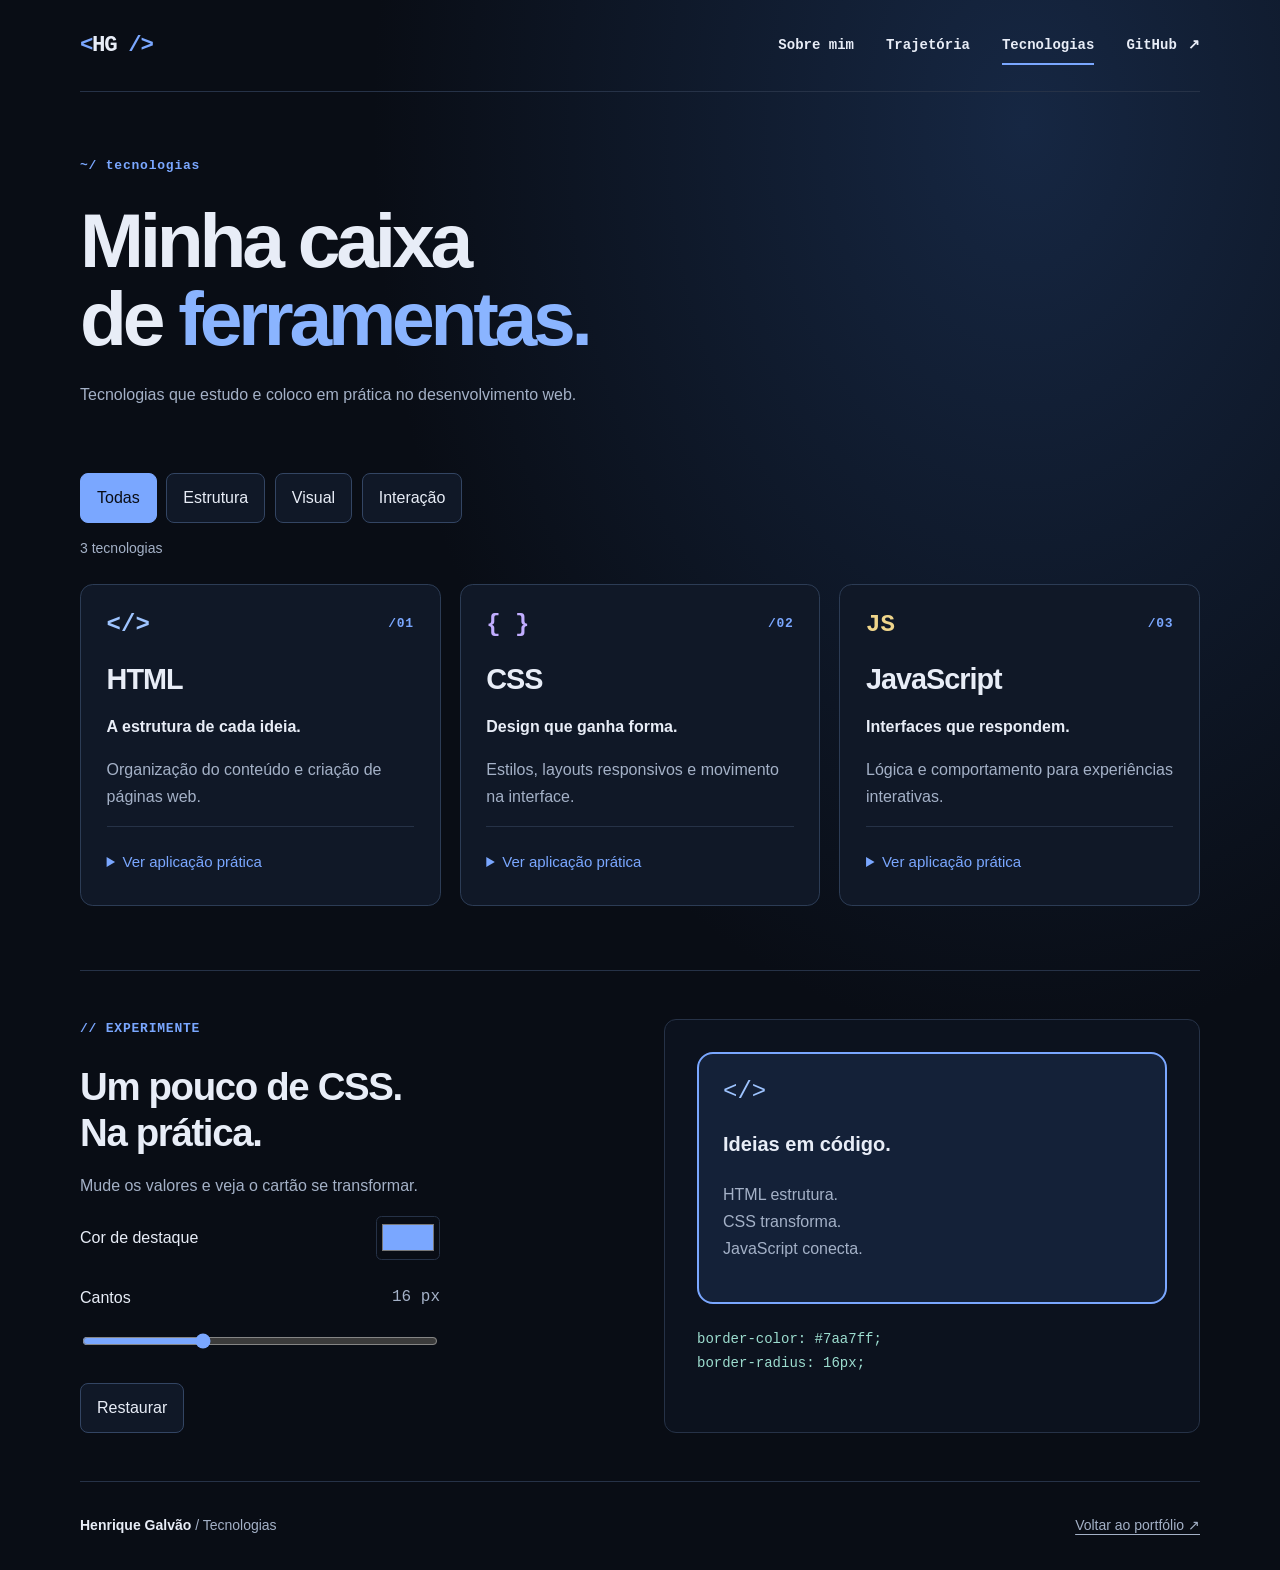
==== tecnologias.html @ df085089 "Adiciona página de tecnologias, laboratório CSS e efeitos interativos acessíveis" ====
<!DOCTYPE html>
<html lang="pt-BR">
<head>
    <meta charset="UTF-8">
    <meta name="viewport" content="width=device-width, initial-scale=1.0">
    <meta name="description" content="Portfólio de Henrique Galvão, desenvolvedor Full Stack. Conheça minha trajetória no Entra21 e meu interesse por tecnologia, programação e design.">
    <meta name="theme-color" content="#090d15">
    <link rel="stylesheet" href="css/style.css">
    <title>Tecnologias | Henrique Galvão</title>
    <script src="js/script.js" defer></script>
</head>
<body>
    <a class="skip-link" href="#conteudo">Pular para o conteúdo</a>
    <header class="header container">
        <a class="brand" href="index.html#inicio" aria-label="Henrique Galvão — início"><span aria-hidden="true">&lt;</span>HG<span aria-hidden="true"> /&gt;</span></a>
        <nav aria-label="Navegação principal">
            <a href="index.html#sobre">Sobre mim</a>
            <a href="index.html#trajetoria">Trajetória</a>
            <a href="tecnologias.html" aria-current="page">Tecnologias</a>
            <a class="nav-github" href="https://github.com/hericota" target="_blank" rel="noopener noreferrer">GitHub <span aria-hidden="true">↗</span><span class="sr-only"> (abre em nova aba)</span></a>
        </nav>
    </header>

    <main id="conteudo" class="container" tabindex="-1">
 <section class="tech-intro"><p class="eyebrow">~/ tecnologias</p><h1>Minha caixa<br>de <span>ferramentas.</span></h1><p class="intro">Tecnologias que estudo e coloco em prática no desenvolvimento web.</p></section>
 <section aria-label="Tecnologias">
 <div class="filters" role="group" aria-label="Filtrar tecnologias" hidden><button type="button" data-filter="all" aria-pressed="true">Todas</button><button type="button" data-filter="estrutura" aria-pressed="false">Estrutura</button><button type="button" data-filter="visual" aria-pressed="false">Visual</button><button type="button" data-filter="interacao" aria-pressed="false">Interação</button></div>
 <p id="filter-result" class="result-count" role="status" aria-live="polite" hidden>3 tecnologias</p>
 <div class="tech-grid"><article class="tech-card" data-category="estrutura" data-spotlight>
 <div class="tech-top"><span class="tech-symbol" aria-hidden="true">&lt;/&gt;</span><span class="eyebrow">/01</span></div>
 <h2>HTML</h2><h3>A estrutura de cada ideia.</h3><p>Organização do conteúdo e criação de páginas web.</p>
 <details><summary>Ver aplicação prática</summary><p><strong>Neste portfólio:</strong> Seções semânticas, navegação entre páginas, links e conteúdo acessível.</p></details></article><article class="tech-card" data-category="visual" data-spotlight>
 <div class="tech-top"><span class="tech-symbol" aria-hidden="true">{ }</span><span class="eyebrow">/02</span></div>
 <h2>CSS</h2><h3>Design que ganha forma.</h3><p>Estilos, layouts responsivos e movimento na interface.</p>
 <details><summary>Ver aplicação prática</summary><p><strong>Neste portfólio:</strong> Grid, adaptação para celular, tema escuro e efeitos de interação.</p></details></article><article class="tech-card" data-category="interacao" data-spotlight>
 <div class="tech-top"><span class="tech-symbol" aria-hidden="true">JS</span><span class="eyebrow">/03</span></div>
 <h2>JavaScript</h2><h3>Interfaces que respondem.</h3><p>Lógica e comportamento para experiências interativas.</p>
 <details><summary>Ver aplicação prática</summary><p><strong>Nesta página:</strong> Filtros de tecnologias e uma demonstração de estilos que responde aos controles.</p></details></article></div></section>
 <section class="playground" aria-labelledby="lab-title" hidden>
 <div><p class="eyebrow">// EXPERIMENTE</p><h2 id="lab-title">Um pouco de CSS.<br>Na prática.</h2><p class="intro">Mude os valores e veja o cartão se transformar.</p>
 <div class="lab-controls"><label for="accent">Cor de destaque <input type="color" id="accent" value="#7aa7ff"></label><label for="radius">Cantos <output id="radius-value" for="radius">16 px</output><input type="range" id="radius" min="0" max="48" value="16"></label><button type="button" id="reset-demo">Restaurar</button></div></div>
 <div class="demo-area"><div class="demo-card" id="demo-card"><span aria-hidden="true">&lt;/&gt;</span><h3>Ideias em código.</h3><p>HTML estrutura.<br>CSS transforma.<br>JavaScript conecta.</p></div><pre aria-label="CSS do exemplo"><code id="demo-code">border-color: #7aa7ff;
border-radius: 16px;</code></pre></div>
 </section></main>
 <footer class="footer container"><p>Henrique Galvão <span>/ Tecnologias</span></p><a href="index.html">Voltar ao portfólio <span aria-hidden="true">↗</span></a></footer></body></html>
---- css/style.css ----
:root {
    color-scheme: dark;
    --ink: #e8edf7;
    --muted: #a4b1c7;
    --blue: #7aa7ff;
    --line: #263247;
    --paper: #090d15;
    --font: "Segoe UI", Arial, Helvetica, sans-serif;
}

* { box-sizing: border-box; }
html { scroll-behavior: smooth; scroll-padding-top: 2rem; }
body { margin: 0; background: radial-gradient(ellipse at 80% 8%, #162743 0, transparent 45%), var(--paper); color: var(--ink); font-family: var(--font); font-size: 1rem; line-height: 1.7; }
a { color: inherit; text-underline-offset: .25em; }
a, img { -webkit-tap-highlight-color: transparent; }
a:focus-visible { outline: 3px solid var(--blue); outline-offset: 6px; border-radius: 3px; }
::selection { background: #284e85; color: #ffffff; }
.container { width: min(1120px, calc(100% - 4rem)); margin-inline: auto; }
.skip-link { position: fixed; top: .75rem; left: 1rem; padding: .6rem 1rem; background: #18243a; color: white; z-index: 10; transform: translateY(-180%); }
.skip-link:focus { transform: translateY(0); }
.sr-only { position: absolute; width: 1px; height: 1px; padding: 0; margin: -1px; overflow: hidden; clip-path: inset(50%); white-space: nowrap; border: 0; }

.header { display: flex; align-items: center; justify-content: space-between; gap: 1.5rem; padding-block: 1.6rem; border-bottom: 1px solid var(--line); }
.brand { font-size: 1.8rem; font-weight: 800; letter-spacing: -.06em; text-decoration: none; }
.brand span { color: var(--blue); }
nav { display: flex; align-items: center; flex-wrap: wrap; gap: 2rem; }
nav a { font-size: .9375rem; font-weight: 600; text-decoration: none; transition: color .2s; }
nav a:hover { color: var(--blue); }
.nav-github { display: inline-flex; align-items: center; gap: .7rem; }

.hero { display: grid; grid-template-columns: 1.2fr 1fr; align-items: center; gap: clamp(2rem, 6vw, 6rem); padding-block: 5rem; }
.eyebrow { margin: 0 0 1.5rem; color: var(--blue); font-size: .8125rem; font-weight: 700; letter-spacing: .14em; line-height: 1.6; }
h1 { margin: 0; font-size: clamp(3.5rem, 7.4vw, 6rem); line-height: 1.02; font-weight: 750; letter-spacing: -.055em; }
h1 span { color: var(--blue); }
.role { margin: 1.6rem 0 .8rem; font-size: clamp(1.125rem, 2vw, 1.4rem); font-weight: 600; }
.intro { color: var(--muted); margin: 0 0 2rem; }
.button { display: inline-flex; align-items: center; justify-content: center; gap: 1.5rem; padding: .9rem 1.3rem; border-radius: .5rem; background: var(--blue); color: #090d15; font-weight: 600; text-decoration: none; transition: background .2s, transform .2s; }
.button:hover { background: #a2c2ff; transform: translateY(-2px); }
.portrait { margin: 0; min-width: 0; }
.portrait-frame { padding: 0; overflow: hidden; border: 1px solid #33445f; border-radius: .75rem; background: #101827; box-shadow: 0 24px 80px #00000055; }
.foto { display: block; width: 100%; aspect-ratio: 1 / 1.1; object-fit: cover; border-radius: 0; }
figcaption { display: flex; justify-content: space-between; flex-wrap: wrap; gap: .25rem 1rem; margin-top: .9rem; font-size: .875rem; color: var(--muted); }
figcaption span:first-child { color: var(--ink); font-weight: 600; }

.section { display: grid; grid-template-columns: 1fr 1.25fr; gap: 4rem; padding-block: 3rem; border-top: 1px solid var(--line); scroll-margin-top: 1rem; }
.section .eyebrow { margin-bottom: .8rem; }
h2 { margin: 0; font-size: clamp(1.8rem, 3vw, 2.5rem); font-weight: 650; line-height: 1.2; letter-spacing: -.035em; }
.section-copy p { margin: 0; color: var(--muted); font-size: 1.0625rem; }
.skills { display: flex; flex-wrap: wrap; gap: .6rem; padding: 0; margin: 1.3rem 0 0; list-style: none; }
.skills li { padding: .3rem .8rem; border: 1px solid #334563; border-radius: .35rem; color: #9ec4ff; background: #142138; font-size: .875rem; font-weight: 600; }
.section-copy .journey-goal { color: var(--ink); margin-top: 1rem; font-weight: 600; }
.info { display: grid; grid-template-columns: .65fr 1fr 1.35fr; margin: 0 0 4rem; padding: .5rem 2rem; border-radius: .75rem; background: #101827; color: var(--ink); border: 1px solid var(--line); }
.info-card { padding: 1.5rem; }
.info-card + .info-card { border-left: 1px solid #38455d; }
dt { color: #bac9e4; font-size: .875rem; margin-bottom: .45rem; }
dd { margin: 0; font-size: 1.25rem; font-weight: 600; line-height: 1.4; }
dd span { font-size: 1rem; font-weight: 400; }
.footer { display: flex; justify-content: space-between; align-items: center; gap: 1rem; border-top: 1px solid var(--line); padding-block: 1.5rem; font-size: .875rem; }
.footer p { margin: 0; font-weight: 600; }
.footer p span { color: var(--muted); font-weight: 400; }
.footer a { padding-block: .5rem; color: var(--muted); }

/* Editor-inspired accents; keep body copy in a readable sans-serif. */
.brand, nav, .eyebrow, .role, .skills, dt, .editor-bar {
    font-family: "SFMono-Regular", Consolas, "Liberation Mono", monospace;
}
.brand { font-size: 1.4rem; white-space: nowrap; }
nav a { font-size: .875rem; }
.eyebrow { letter-spacing: .06em; }
.role { color: #9cddcf; font-size: clamp(1rem, 1.8vw, 1.2rem); }
h1 span { color: #8ab4ff; }
.editor-bar { display: flex; align-items: center; gap: .75rem; padding: .8rem 1rem; border-bottom: 1px solid #33445f; color: #b7c7df; font-size: .875rem; }
.editor-mark { color: #7aa7ff; }
.editor-format { margin-left: auto; color: #9cddcf; }
.skills li:nth-child(2) { color: #c1adff; }
.skills li:nth-child(3) { color: #efd58b; }
.section-copy { border-left: 2px solid #2a3b56; padding-left: 1.5rem; }
dt { color: #9cddcf; }
@media (max-width: 760px) {
    .container { width: calc(100% - 2.5rem); }
    .header { gap: 1rem; padding-block: 1rem; }
    nav { gap: 1rem; }
    .hero { grid-template-columns: 1fr; gap: 2.5rem; padding-block: 3rem; }
    h1 { font-size: clamp(3.5rem, 12vw, 5.5rem); }
    .portrait { width: min(100%, 380px); justify-self: center; }
    .section { grid-template-columns: 1fr; gap: 1.5rem; padding-block: 2.25rem; }
    .section h2 br { display: none; }
    .info { grid-template-columns: 1fr; padding: .5rem 1.5rem; margin-bottom: 2.5rem; }
    .info-card { padding: 1.15rem 0; }
    .info-card + .info-card { border-left: 0; border-top: 1px solid #38455d; }
    .footer { align-items: flex-start; flex-direction: column; }
}
@media (max-width: 380px) {
    .header { flex-wrap: wrap; }
    nav { width: 100%; justify-content: space-between; gap: .5rem; }
    .button { gap: 1rem; padding-inline: 1rem; }
}
@media (prefers-reduced-motion: reduce) {
    html { scroll-behavior: auto; }
    *, *::before, *::after { animation: none !important; transition: none !important; }
}

/* Interactive surfaces share the portfolio's dark editor theme. */
[hidden] { display: none !important; }
button, input { font: inherit; }
button { cursor: pointer; }
button:focus-visible, input:focus-visible, summary:focus-visible { outline: 3px solid var(--blue); outline-offset: 5px; }
nav a { position: relative; padding-block: .5rem; }
nav a::after { content: ""; position: absolute; inset: auto 0 0; height: 2px; background: var(--blue); transform: scaleX(0); transform-origin: left; transition: transform .2s; }
nav a:hover::after, nav a:focus-visible::after, nav a[aria-current]::after { transform: scaleX(1); }
.text-link { display: inline-flex; gap: .8rem; margin-top: 1.25rem; color: var(--blue); font-weight: 600; }
.text-link span, .button span[aria-hidden] { transition: transform .2s; }
.text-link:hover span, .button:hover span[aria-hidden] { transform: translateX(4px); }
[data-spotlight] { position: relative; isolation: isolate; }
[data-spotlight]::after { content: ""; pointer-events: none; position: absolute; inset: 0; z-index: 1; border-radius: inherit; opacity: 0; background: radial-gradient(260px circle at var(--mx, 50%) var(--my, 50%), #7aa7ff20, transparent 80%); transition: opacity .25s; }
[data-spotlight]:focus-within::after { opacity: 1; }
.tech-intro { padding-block: 4rem 2rem; }
.tech-intro h1 { font-size: clamp(2.7rem, 6vw, 4.8rem); }
.tech-intro .intro { margin-top: 1.5rem; max-width: 42rem; }
.filters { display: flex; flex-wrap: wrap; gap: .6rem; }
.filters button, #reset-demo { background: #101827; border: 1px solid #334563; border-radius: .5rem; color: var(--ink); padding: .65rem 1rem; min-height: 44px; }
.filters button[aria-pressed="true"] { background: var(--blue); color: var(--paper); border-color: var(--blue); }
.result-count { color: var(--muted); font-size: .875rem; }
.tech-grid { display: grid; grid-template-columns: repeat(3, minmax(0, 1fr)); gap: 1.2rem; margin-block: 1.5rem 4rem; align-items: start; }
.tech-card { padding: 1.6rem; border: 1px solid #2c3c55; border-radius: .8rem; background: #101827; transition: transform .25s, border-color .25s, box-shadow .25s; }
.tech-top { display: flex; align-items: center; justify-content: space-between; margin-bottom: 1.5rem; }
.tech-top .eyebrow { margin: 0; }
.tech-symbol { font: 700 1.5rem Consolas, monospace; color: #9ec4ff; }
.tech-card:nth-child(2) .tech-symbol { color: #c1adff; }
.tech-card:nth-child(3) .tech-symbol { color: #efd58b; }
.tech-card h2 { font-size: 1.8rem; }
.tech-card h3 { font-size: 1rem; font-weight: 600; }
.tech-card p { color: var(--muted); }
.tech-card details { border-top: 1px solid var(--line); padding-top: 1rem; }
summary { cursor: pointer; color: var(--blue); padding-block: .35rem; font-size: .9375rem; }
.playground { display: grid; grid-template-columns: 1fr 1fr; gap: 3rem; padding-block: 3rem; border-top: 1px solid var(--line); }
.playground .intro { margin-block: 1rem; }
.lab-controls { max-width: 360px; }
.lab-controls label { display: flex; flex-wrap: wrap; align-items: center; justify-content: space-between; gap: .75rem; margin-bottom: 1.5rem; }
input[type="range"] { width: 100%; accent-color: var(--blue); min-height: 32px; }
input[type="color"] { width: 64px; height: 44px; padding: .2rem; border: 1px solid var(--line); border-radius: .35rem; background: var(--paper); cursor: pointer; }
output { font-family: Consolas, monospace; color: var(--muted); }
.demo-area { min-width: 0; padding: 2rem; border: 1px solid var(--line); background: #0c121e; border-radius: .75rem; }
.demo-card { padding: 1.5rem; border: 2px solid #7aa7ff; border-radius: 16px; background: #142138; transition: border-radius .15s, border-color .15s; }
.demo-card > span { font: 1.5rem Consolas, monospace; color: #9ec4ff; }
.demo-card h3 { font-size: 1.25rem; }
.demo-card p { color: var(--muted); }
pre { white-space: pre-wrap; overflow-wrap: anywhere; color: #9cddcf; font-size: .875rem; margin: 1.5rem 0 0; }
@media (hover: hover) and (pointer: fine) {
 [data-spotlight]:hover::after { opacity: 1; }
 .tech-card:hover { transform: translateY(-5px); border-color: #7aa7ff; box-shadow: 0 16px 40px #0005; }
 .skills li { transition: transform .2s, border-color .2s; }
 .skills li:hover { transform: translateY(-3px); border-color: var(--blue); }
 .info-card:hover { background: #162238; }
}
@media (max-width: 900px) { .header { flex-wrap: wrap; } .tech-grid { grid-template-columns: 1fr; } .playground { grid-template-columns: 1fr; } }
@media (max-width: 400px) { .demo-area { padding: 1rem; } .tech-intro h1 { font-size: 2.5rem; } }
@media (prefers-reduced-motion: reduce) { .tech-card:hover, .skills li:hover, .button:hover, .text-link:hover span, .button:hover span[aria-hidden] { transform: none; } }
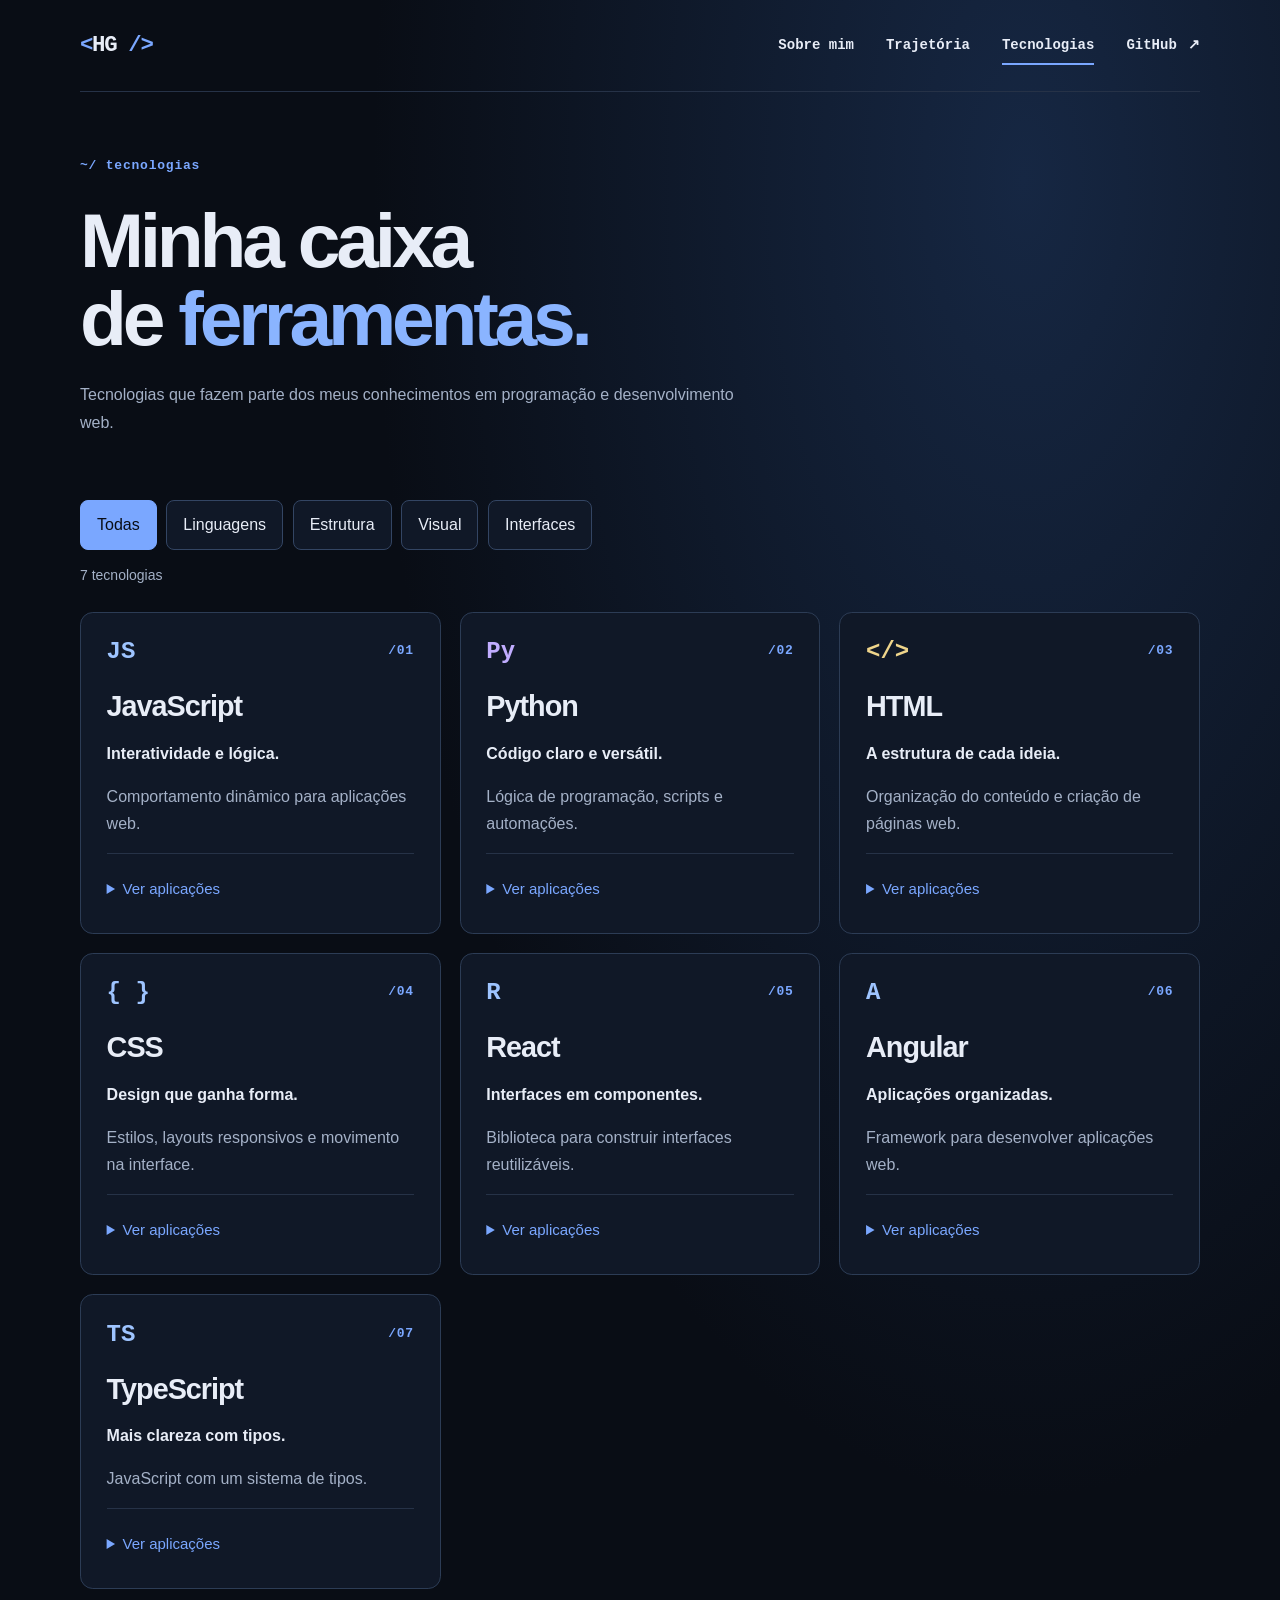
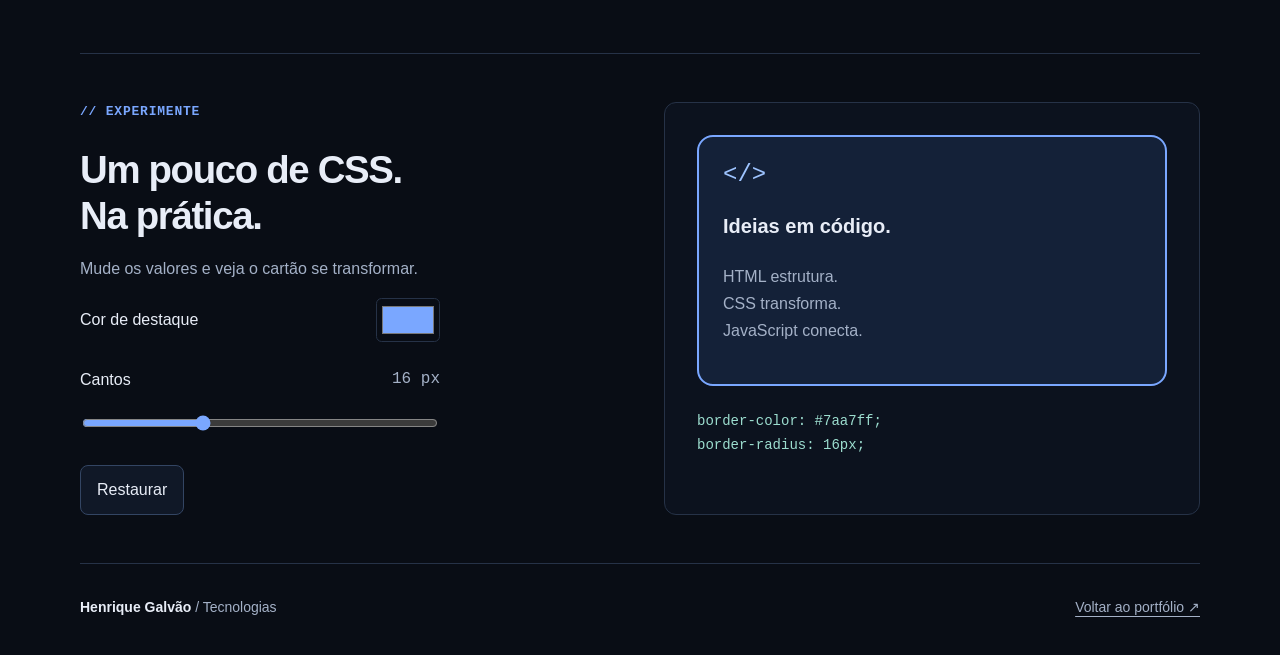
==== commit 77e9ebe0: "Atualiza portfólio com as sete tecnologias informadas" ====
--- a/tecnologias.html
+++ b/tecnologias.html
@@ -22,20 +22,17 @@
     </header>
 
     <main id="conteudo" class="container" tabindex="-1">
- <section class="tech-intro"><p class="eyebrow">~/ tecnologias</p><h1>Minha caixa<br>de <span>ferramentas.</span></h1><p class="intro">Tecnologias que estudo e coloco em prática no desenvolvimento web.</p></section>
+ <section class="tech-intro"><p class="eyebrow">~/ tecnologias</p><h1>Minha caixa<br>de <span>ferramentas.</span></h1><p class="intro">Tecnologias que fazem parte dos meus conhecimentos em programação e desenvolvimento web.</p></section>
  <section aria-label="Tecnologias">
- <div class="filters" role="group" aria-label="Filtrar tecnologias" hidden><button type="button" data-filter="all" aria-pressed="true">Todas</button><button type="button" data-filter="estrutura" aria-pressed="false">Estrutura</button><button type="button" data-filter="visual" aria-pressed="false">Visual</button><button type="button" data-filter="interacao" aria-pressed="false">Interação</button></div>
- <p id="filter-result" class="result-count" role="status" aria-live="polite" hidden>3 tecnologias</p>
- <div class="tech-grid"><article class="tech-card" data-category="estrutura" data-spotlight>
- <div class="tech-top"><span class="tech-symbol" aria-hidden="true">&lt;/&gt;</span><span class="eyebrow">/01</span></div>
- <h2>HTML</h2><h3>A estrutura de cada ideia.</h3><p>Organização do conteúdo e criação de páginas web.</p>
- <details><summary>Ver aplicação prática</summary><p><strong>Neste portfólio:</strong> Seções semânticas, navegação entre páginas, links e conteúdo acessível.</p></details></article><article class="tech-card" data-category="visual" data-spotlight>
- <div class="tech-top"><span class="tech-symbol" aria-hidden="true">{ }</span><span class="eyebrow">/02</span></div>
- <h2>CSS</h2><h3>Design que ganha forma.</h3><p>Estilos, layouts responsivos e movimento na interface.</p>
- <details><summary>Ver aplicação prática</summary><p><strong>Neste portfólio:</strong> Grid, adaptação para celular, tema escuro e efeitos de interação.</p></details></article><article class="tech-card" data-category="interacao" data-spotlight>
- <div class="tech-top"><span class="tech-symbol" aria-hidden="true">JS</span><span class="eyebrow">/03</span></div>
- <h2>JavaScript</h2><h3>Interfaces que respondem.</h3><p>Lógica e comportamento para experiências interativas.</p>
- <details><summary>Ver aplicação prática</summary><p><strong>Nesta página:</strong> Filtros de tecnologias e uma demonstração de estilos que responde aos controles.</p></details></article></div></section>
+ <div class="filters" role="group" aria-label="Filtrar tecnologias" hidden><button type="button" data-filter="all" aria-pressed="true">Todas</button><button type="button" data-filter="linguagens" aria-pressed="false">Linguagens</button><button type="button" data-filter="estrutura" aria-pressed="false">Estrutura</button><button type="button" data-filter="visual" aria-pressed="false">Visual</button><button type="button" data-filter="interfaces" aria-pressed="false">Interfaces</button></div>
+ <p id="filter-result" class="result-count" role="status" aria-live="polite" hidden>7 tecnologias</p>
+ <div class="tech-grid"><article class="tech-card" data-category="linguagens" data-spotlight><div class="tech-top"><span class="tech-symbol" aria-hidden="true">JS</span><span class="eyebrow">/01</span></div><h2>JavaScript</h2><h3>Interatividade e lógica.</h3><p>Comportamento dinâmico para aplicações web.</p><details><summary>Ver aplicações</summary><p>Eventos, manipulação de elementos da página e atualização de conteúdo.</p></details></article>
+<article class="tech-card" data-category="linguagens" data-spotlight><div class="tech-top"><span class="tech-symbol" aria-hidden="true">Py</span><span class="eyebrow">/02</span></div><h2>Python</h2><h3>Código claro e versátil.</h3><p>Lógica de programação, scripts e automações.</p><details><summary>Ver aplicações</summary><p>Organização de funções, processamento de informações e automação de tarefas.</p></details></article>
+<article class="tech-card" data-category="estrutura" data-spotlight><div class="tech-top"><span class="tech-symbol" aria-hidden="true">&lt;/&gt;</span><span class="eyebrow">/03</span></div><h2>HTML</h2><h3>A estrutura de cada ideia.</h3><p>Organização do conteúdo e criação de páginas web.</p><details><summary>Ver aplicações</summary><p>Seções semânticas, formulários, navegação e conteúdo acessível.</p></details></article>
+<article class="tech-card" data-category="visual" data-spotlight><div class="tech-top"><span class="tech-symbol" aria-hidden="true">{ }</span><span class="eyebrow">/04</span></div><h2>CSS</h2><h3>Design que ganha forma.</h3><p>Estilos, layouts responsivos e movimento na interface.</p><details><summary>Ver aplicações</summary><p>Grid, Flexbox, adaptação para celular e efeitos de interação.</p></details></article>
+<article class="tech-card" data-category="interfaces" data-spotlight><div class="tech-top"><span class="tech-symbol" aria-hidden="true">R</span><span class="eyebrow">/05</span></div><h2>React</h2><h3>Interfaces em componentes.</h3><p>Biblioteca para construir interfaces reutilizáveis.</p><details><summary>Ver aplicações</summary><p>Composição de componentes, propriedades e estado da interface.</p></details></article>
+<article class="tech-card" data-category="interfaces" data-spotlight><div class="tech-top"><span class="tech-symbol" aria-hidden="true">A</span><span class="eyebrow">/06</span></div><h2>Angular</h2><h3>Aplicações organizadas.</h3><p>Framework para desenvolver aplicações web.</p><details><summary>Ver aplicações</summary><p>Componentes, serviços, formulários e organização da aplicação.</p></details></article>
+<article class="tech-card" data-category="linguagens" data-spotlight><div class="tech-top"><span class="tech-symbol" aria-hidden="true">TS</span><span class="eyebrow">/07</span></div><h2>TypeScript</h2><h3>Mais clareza com tipos.</h3><p>JavaScript com um sistema de tipos.</p><details><summary>Ver aplicações</summary><p>Tipos, interfaces e verificação de dados durante o desenvolvimento.</p></details></article></div></section>
  <section class="playground" aria-labelledby="lab-title" hidden>
  <div><p class="eyebrow">// EXPERIMENTE</p><h2 id="lab-title">Um pouco de CSS.<br>Na prática.</h2><p class="intro">Mude os valores e veja o cartão se transformar.</p>
  <div class="lab-controls"><label for="accent">Cor de destaque <input type="color" id="accent" value="#7aa7ff"></label><label for="radius">Cantos <output id="radius-value" for="radius">16 px</output><input type="range" id="radius" min="0" max="48" value="16"></label><button type="button" id="reset-demo">Restaurar</button></div></div>
